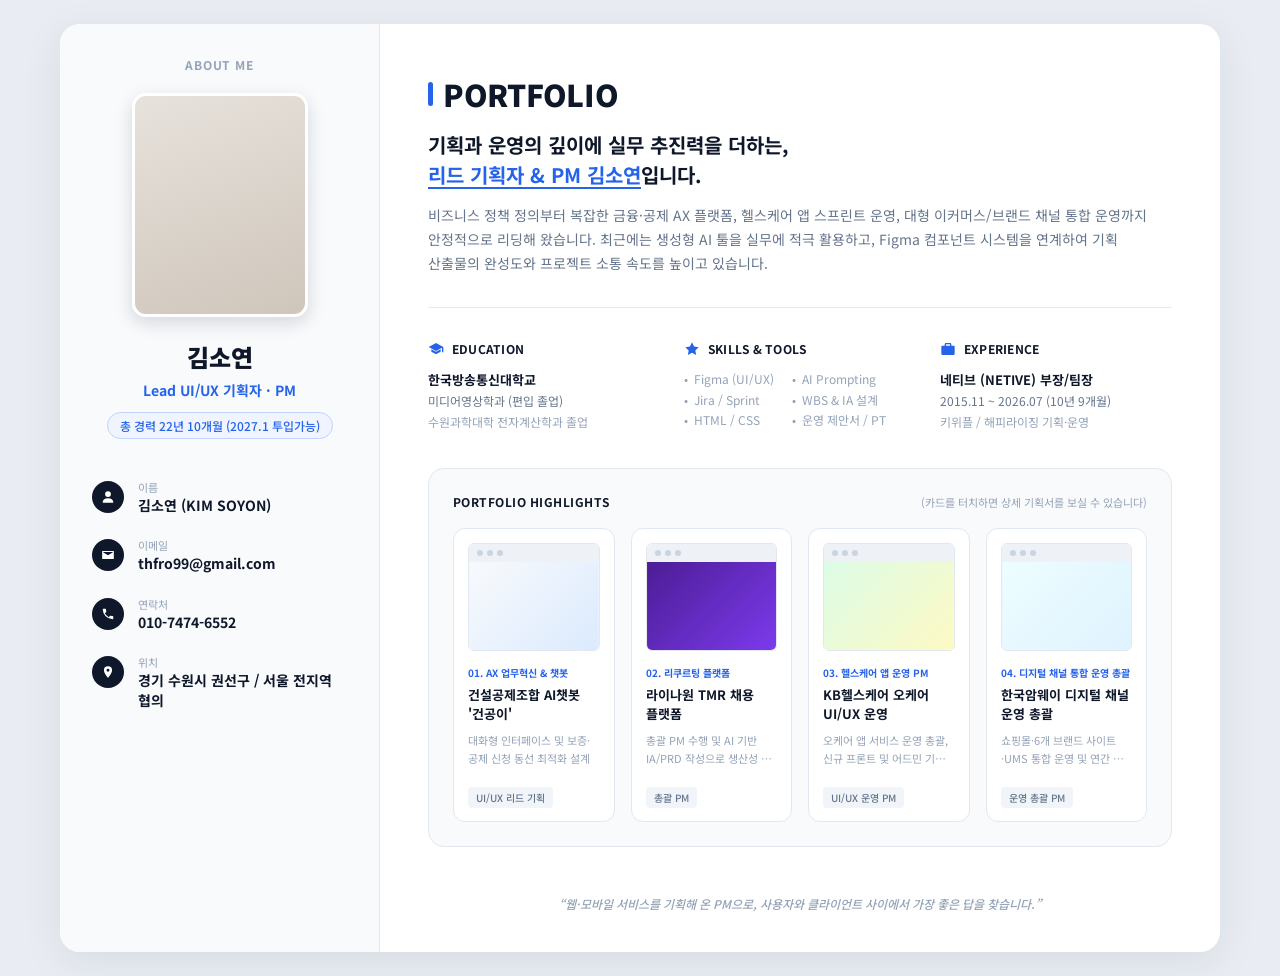
==== index.html @ 2636b1d2 "Add portfolio landing page based on design mockup Co-Authored-By: Claude Opus 5.5 <noreply@anthropic" ====
<!DOCTYPE html>
<html lang="ko">
<head>
  <meta charset="UTF-8" />
  <meta name="viewport" content="width=device-width, initial-scale=1.0" />
  <title>김소연 포트폴리오 | Lead UI/UX 기획자 · PM</title>
  <link rel="preconnect" href="https://fonts.googleapis.com" />
  <link rel="preconnect" href="https://fonts.gstatic.com" crossorigin />
  <link href="https://fonts.googleapis.com/css2?family=Noto+Sans+KR:wght@400;500;700;900&display=swap" rel="stylesheet" />
  <style>
    :root {
      --blue: #2563eb;
      --blue-soft: #eff4ff;
      --navy: #0f172a;
      --text: #1e293b;
      --muted: #64748b;
      --faint: #94a3b8;
      --line: #e2e8f0;
      --side-bg: #f8fafc;
    }
    * { box-sizing: border-box; margin: 0; padding: 0; }
    body {
      font-family: "Noto Sans KR", sans-serif;
      background: #e9edf3;
      color: var(--text);
      padding: 24px;
    }
    a { color: inherit; text-decoration: none; }

    .page {
      max-width: 1160px;
      margin: 0 auto;
      background: #fff;
      border-radius: 20px;
      box-shadow: 0 10px 40px rgba(15, 23, 42, 0.08);
      display: grid;
      grid-template-columns: 320px 1fr;
      overflow: hidden;
    }

    /* ---------- Sidebar ---------- */
    .side {
      background: var(--side-bg);
      border-right: 1px solid var(--line);
      padding: 32px 32px 40px;
      text-align: center;
    }
    .side .label {
      font-size: 12px;
      font-weight: 700;
      letter-spacing: 0.08em;
      color: var(--faint);
    }
    .photo {
      width: 176px;
      height: 224px;
      margin: 20px auto 22px;
      border-radius: 14px;
      overflow: hidden;
      background: linear-gradient(160deg, #e7e2dc, #cfc6bb);
      box-shadow: 0 6px 18px rgba(15, 23, 42, 0.15);
      border: 3px solid #fff;
    }
    .photo img { width: 100%; height: 100%; object-fit: cover; display: block; }
    .side h2 { font-size: 24px; font-weight: 900; color: var(--navy); }
    .side .role { margin-top: 6px; font-size: 14px; font-weight: 700; color: var(--blue); }
    .career {
      display: inline-block;
      margin-top: 12px;
      padding: 4px 12px;
      font-size: 12px;
      font-weight: 500;
      color: var(--blue);
      background: var(--blue-soft);
      border: 1px solid #bfd3fb;
      border-radius: 999px;
    }
    .contacts { list-style: none; margin-top: 40px; text-align: left; display: grid; gap: 22px; }
    .contacts li { display: flex; gap: 14px; align-items: flex-start; }
    .contacts .ico {
      flex: none;
      width: 32px; height: 32px;
      border-radius: 50%;
      background: var(--navy);
      display: grid; place-items: center;
      margin-top: 2px;
    }
    .contacts .ico svg { width: 14px; height: 14px; fill: #fff; }
    .contacts small { display: block; font-size: 11px; color: var(--faint); }
    .contacts strong { display: block; font-size: 14px; font-weight: 700; color: var(--navy); line-height: 1.45; word-break: keep-all; }

    /* ---------- Main ---------- */
    .main { padding: 48px 48px 40px; }
    .title {
      display: flex; align-items: center; gap: 10px;
      font-size: 30px; font-weight: 900; color: var(--navy); letter-spacing: -0.01em;
    }
    .title::before { content: ""; width: 5px; height: 24px; background: var(--blue); border-radius: 3px; }
    .headline { margin-top: 14px; font-size: 20px; font-weight: 700; line-height: 1.5; color: var(--navy); }
    .headline em { font-style: normal; color: var(--blue); }
    .headline em span { box-shadow: inset 0 -2px 0 var(--blue); }
    .intro { margin-top: 14px; font-size: 14px; line-height: 1.7; color: var(--muted); word-break: keep-all; max-width: 720px; }
    hr { border: 0; border-top: 1px solid var(--line); margin: 32px 0; }

    .facts { display: grid; grid-template-columns: repeat(3, 1fr); gap: 24px; }
    .facts h3 { display: flex; align-items: center; gap: 8px; font-size: 12px; font-weight: 700; color: var(--navy); letter-spacing: 0.02em; }
    .facts h3 svg { width: 16px; height: 16px; fill: var(--blue); }
    .facts .body { margin-top: 12px; font-size: 12px; line-height: 1.7; color: var(--faint); }
    .facts .body strong { display: block; font-size: 13px; color: var(--navy); }
    .facts .body .sub { color: var(--muted); }
    .skills { list-style: none; display: grid; grid-template-columns: auto auto; column-gap: 18px; justify-content: start; font-size: 12px; color: var(--muted); }
    .skills li::before { content: "•"; color: var(--faint); margin-right: 6px; }

    .highlights {
      margin-top: 36px;
      padding: 24px;
      border: 1px solid var(--line);
      border-radius: 16px;
      background: #f8fafc;
    }
    .highlights header { display: flex; justify-content: space-between; align-items: baseline; gap: 12px; flex-wrap: wrap; }
    .highlights header h3 { font-size: 12px; font-weight: 700; letter-spacing: 0.04em; color: var(--navy); }
    .highlights header p { font-size: 11px; color: var(--faint); }
    .cards { margin-top: 18px; display: grid; grid-template-columns: repeat(4, 1fr); gap: 16px; }
    .card {
      display: flex; flex-direction: column;
      background: #fff;
      border: 1px solid var(--line);
      border-radius: 12px;
      padding: 14px;
      transition: transform .18s ease, box-shadow .18s ease, border-color .18s ease;
    }
    .card:hover { transform: translateY(-4px); box-shadow: 0 10px 24px rgba(37, 99, 235, 0.12); border-color: #bfd3fb; }
    .browser { border: 1px solid var(--line); border-radius: 6px; overflow: hidden; }
    .browser .bar { display: flex; gap: 4px; padding: 6px 8px; background: #eef1f5; }
    .browser .bar i { width: 6px; height: 6px; border-radius: 50%; background: #cbd5e1; }
    .browser .shot { height: 88px; background-size: cover; background-position: top center; }
    .card .cat { margin-top: 14px; font-size: 10px; font-weight: 700; color: var(--blue); }
    .card h4 { margin-top: 6px; font-size: 13px; font-weight: 700; line-height: 1.45; color: var(--navy); word-break: keep-all; }
    .card p {
      margin-top: 8px; font-size: 11px; line-height: 1.6; color: var(--faint);
      display: -webkit-box; -webkit-line-clamp: 2; -webkit-box-orient: vertical; overflow: hidden;
    }
    .card .tag {
      margin-top: auto; align-self: flex-start;
      padding: 3px 8px; font-size: 10px; font-weight: 500; color: var(--muted);
      background: #f1f5f9; border-radius: 4px;
    }
    .card .tag-wrap { margin-top: auto; padding-top: 16px; }

    .quote { margin-top: 48px; text-align: center; font-size: 12px; font-style: italic; font-weight: 500; color: var(--faint); }

    /* ---------- Responsive ---------- */
    @media (max-width: 1024px) {
      .cards { grid-template-columns: repeat(2, 1fr); }
    }
    @media (max-width: 860px) {
      body { padding: 0; }
      .page { grid-template-columns: 1fr; border-radius: 0; }
      .side { border-right: 0; border-bottom: 1px solid var(--line); }
      .contacts { max-width: 320px; margin-left: auto; margin-right: auto; }
      .main { padding: 32px 20px; }
      .facts { grid-template-columns: 1fr; }
    }
    @media (max-width: 480px) {
      .cards { grid-template-columns: 1fr; }
      .title { font-size: 26px; }
      .headline { font-size: 18px; }
    }
  </style>
</head>
<body>
  <div class="page">
    <!-- ===== Sidebar ===== -->
    <aside class="side">
      <p class="label">ABOUT ME</p>
      <div class="photo">
        <img src="images/profile.jpg" alt="김소연 프로필 사진" onerror="this.remove()" />
      </div>
      <h2>김소연</h2>
      <p class="role">Lead UI/UX 기획자 · PM</p>
      <span class="career">총 경력 22년 10개월 (2027.1 투입가능)</span>

      <ul class="contacts">
        <li>
          <span class="ico"><svg viewBox="0 0 24 24"><path d="M12 12a5 5 0 1 0 0-10 5 5 0 0 0 0 10Zm0 2c-5.3 0-9 2.7-9 6v2h18v-2c0-3.3-3.7-6-9-6Z"/></svg></span>
          <div><small>이름</small><strong>김소연 (KIM SOYON)</strong></div>
        </li>
        <li>
          <span class="ico"><svg viewBox="0 0 24 24"><path d="M2 5h20v14H2V5Zm2 2v.5l8 5 8-5V7H4Z"/></svg></span>
          <div><small>이메일</small><strong><a href="mailto:thfro99@gmail.com">thfro99@gmail.com</a></strong></div>
        </li>
        <li>
          <span class="ico"><svg viewBox="0 0 24 24"><path d="M6.6 10.8a15.1 15.1 0 0 0 6.6 6.6l2.2-2.2c.3-.3.7-.4 1-.2 1.1.4 2.3.6 3.6.6.6 0 1 .4 1 1V20c0 .6-.4 1-1 1A17 17 0 0 1 3 4c0-.6.4-1 1-1h3.5c.6 0 1 .4 1 1 0 1.3.2 2.5.6 3.6.1.3 0 .7-.2 1l-2.3 2.2Z"/></svg></span>
          <div><small>연락처</small><strong><a href="tel:010-7474-6552">010-7474-6552</a></strong></div>
        </li>
        <li>
          <span class="ico"><svg viewBox="0 0 24 24"><path d="M12 2a7 7 0 0 0-7 7c0 5.2 7 13 7 13s7-7.8 7-13a7 7 0 0 0-7-7Zm0 9.5A2.5 2.5 0 1 1 12 6.5a2.5 2.5 0 0 1 0 5Z"/></svg></span>
          <div><small>위치</small><strong>경기 수원시 권선구 / 서울 전지역 협의</strong></div>
        </li>
      </ul>
    </aside>

    <!-- ===== Main ===== -->
    <main class="main">
      <h1 class="title">PORTFOLIO</h1>
      <p class="headline">
        기획과 운영의 깊이에 실무 추진력을 더하는,<br />
        <em><span>리드 기획자 &amp; PM 김소연</span></em>입니다.
      </p>
      <p class="intro">
        비즈니스 정책 정의부터 복잡한 금융·공제 AX 플랫폼, 헬스케어 앱 스프린트 운영, 대형 이커머스/브랜드 채널 통합 운영까지
        안정적으로 리딩해 왔습니다. 최근에는 생성형 AI 툴을 실무에 적극 활용하고, Figma 컴포넌트 시스템을 연계하여 기획
        산출물의 완성도와 프로젝트 소통 속도를 높이고 있습니다.
      </p>

      <hr />

      <section class="facts">
        <div>
          <h3><svg viewBox="0 0 24 24"><path d="M12 3 1 9l11 6 9-4.9V17h2V9L12 3Zm-7 9.2v4L12 20l7-3.8v-4L12 16l-7-3.8Z"/></svg>EDUCATION</h3>
          <div class="body">
            <strong>한국방송통신대학교</strong>
            <span class="sub">미디어영상학과 (편입 졸업)</span><br />
            수원과학대학 전자계산학과 졸업
          </div>
        </div>
        <div>
          <h3><svg viewBox="0 0 24 24"><path d="m12 2 3.1 6.3 6.9 1-5 4.9 1.2 6.8L12 17.8 5.8 21l1.2-6.8-5-4.9 6.9-1L12 2Z"/></svg>SKILLS &amp; TOOLS</h3>
          <ul class="body skills">
            <li>Figma (UI/UX)</li><li>AI Prompting</li>
            <li>Jira / Sprint</li><li>WBS &amp; IA 설계</li>
            <li>HTML / CSS</li><li>운영 제안서 / PT</li>
          </ul>
        </div>
        <div>
          <h3><svg viewBox="0 0 24 24"><path d="M9 3h6a2 2 0 0 1 2 2v2h4a1 1 0 0 1 1 1v11a2 2 0 0 1-2 2H4a2 2 0 0 1-2-2V8a1 1 0 0 1 1-1h4V5a2 2 0 0 1 2-2Zm0 4h6V5H9v2Zm-7 5h20v1H2v-1Z"/></svg>EXPERIENCE</h3>
          <div class="body">
            <strong>네티브 (NETIVE) 부장/팀장</strong>
            <span class="sub">2015.11 ~ 2026.07 (10년 9개월)</span><br />
            키위플 / 해피라이징 기획·운영
          </div>
        </div>
      </section>

      <section class="highlights">
        <header>
          <h3>PORTFOLIO HIGHLIGHTS</h3>
          <p>(카드를 터치하면 상세 기획서를 보실 수 있습니다)</p>
        </header>

        <div class="cards">
          <a class="card" href="projects/01-ax-chatbot.html">
            <div class="browser"><div class="bar"><i></i><i></i><i></i></div>
              <div class="shot" style="background-image:url(images/thumb-01.png), linear-gradient(135deg,#f8fafc,#dbeafe)"></div></div>
            <span class="cat">01. AX 업무혁신 &amp; 챗봇</span>
            <h4>건설공제조합 AI챗봇 '건공이'</h4>
            <p>대화형 인터페이스 및 보증·공제 신청 동선 최적화 설계</p>
            <div class="tag-wrap"><span class="tag">UI/UX 리드 기획</span></div>
          </a>
          <a class="card" href="projects/02-recruiting.html">
            <div class="browser"><div class="bar"><i></i><i></i><i></i></div>
              <div class="shot" style="background-image:url(images/thumb-02.png), linear-gradient(135deg,#4c1d95,#7c3aed)"></div></div>
            <span class="cat">02. 리쿠르팅 플랫폼</span>
            <h4>라이나원 TMR 채용 플랫폼</h4>
            <p>총괄 PM 수행 및 AI 기반 IA/PRD 작성으로 생산성 향상</p>
            <div class="tag-wrap"><span class="tag">총괄 PM</span></div>
          </a>
          <a class="card" href="projects/03-kb-healthcare.html">
            <div class="browser"><div class="bar"><i></i><i></i><i></i></div>
              <div class="shot" style="background-image:url(images/thumb-03.png), linear-gradient(135deg,#dcfce7,#fef9c3)"></div></div>
            <span class="cat">03. 헬스케어 앱 운영 PM</span>
            <h4>KB헬스케어 오케어 UI/UX 운영</h4>
            <p>오케어 앱 서비스 운영 총괄, 신규 프론트 및 어드민 기능 고도화</p>
            <div class="tag-wrap"><span class="tag">UI/UX 운영 PM</span></div>
          </a>
          <a class="card" href="projects/04-amway-digital.html">
            <div class="browser"><div class="bar"><i></i><i></i><i></i></div>
              <div class="shot" style="background-image:url(images/thumb-04.png), linear-gradient(135deg,#ecfeff,#e0f2fe)"></div></div>
            <span class="cat">04. 디지털 채널 통합 운영 총괄</span>
            <h4>한국암웨이 디지털 채널 운영 총괄</h4>
            <p>쇼핑몰·6개 브랜드 사이트·UMS 통합 운영 및 연간 운영 리딩</p>
            <div class="tag-wrap"><span class="tag">운영 총괄 PM</span></div>
          </a>
        </div>
      </section>

      <p class="quote">“웹·모바일 서비스를 기획해 온 PM으로, 사용자와 클라이언트 사이에서 가장 좋은 답을 찾습니다.”</p>
    </main>
  </div>
</body>
</html>
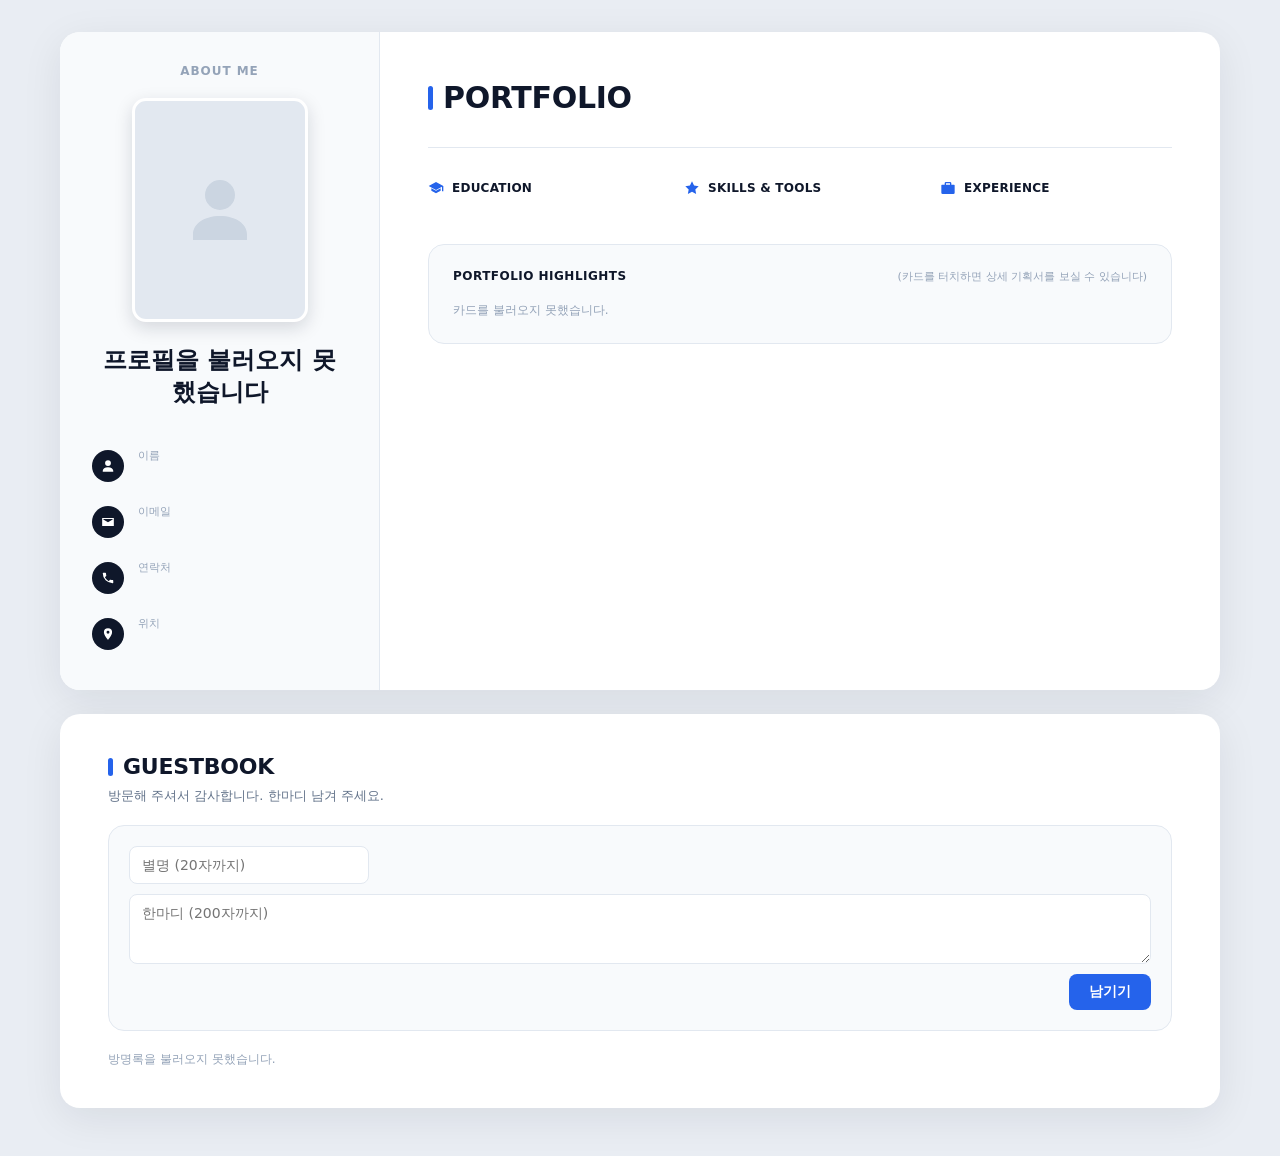
==== commit 42f54658: "방문자 화면(index.html, style.css, script.js) 추가 Co-Authored-By: Claude Opus 5.5 <noreply@anthropic.com> " ====
--- a/index.html
+++ b/index.html
@@ -3,243 +3,60 @@
 <head>
   <meta charset="UTF-8" />
   <meta name="viewport" content="width=device-width, initial-scale=1.0" />
-  <title>김소연 포트폴리오 | Lead UI/UX 기획자 · PM</title>
-  <link rel="preconnect" href="https://fonts.googleapis.com" />
-  <link rel="preconnect" href="https://fonts.gstatic.com" crossorigin />
-  <link href="https://fonts.googleapis.com/css2?family=Noto+Sans+KR:wght@400;500;700;900&display=swap" rel="stylesheet" />
-  <style>
-    :root {
-      --blue: #2563eb;
-      --blue-soft: #eff4ff;
-      --navy: #0f172a;
-      --text: #1e293b;
-      --muted: #64748b;
-      --faint: #94a3b8;
-      --line: #e2e8f0;
-      --side-bg: #f8fafc;
-    }
-    * { box-sizing: border-box; margin: 0; padding: 0; }
-    body {
-      font-family: "Noto Sans KR", sans-serif;
-      background: #e9edf3;
-      color: var(--text);
-      padding: 24px;
-    }
-    a { color: inherit; text-decoration: none; }
-
-    .page {
-      max-width: 1160px;
-      margin: 0 auto;
-      background: #fff;
-      border-radius: 20px;
-      box-shadow: 0 10px 40px rgba(15, 23, 42, 0.08);
-      display: grid;
-      grid-template-columns: 320px 1fr;
-      overflow: hidden;
-    }
-
-    /* ---------- Sidebar ---------- */
-    .side {
-      background: var(--side-bg);
-      border-right: 1px solid var(--line);
-      padding: 32px 32px 40px;
-      text-align: center;
-    }
-    .side .label {
-      font-size: 12px;
-      font-weight: 700;
-      letter-spacing: 0.08em;
-      color: var(--faint);
-    }
-    .photo {
-      width: 176px;
-      height: 224px;
-      margin: 20px auto 22px;
-      border-radius: 14px;
-      overflow: hidden;
-      background: linear-gradient(160deg, #e7e2dc, #cfc6bb);
-      box-shadow: 0 6px 18px rgba(15, 23, 42, 0.15);
-      border: 3px solid #fff;
-    }
-    .photo img { width: 100%; height: 100%; object-fit: cover; display: block; }
-    .side h2 { font-size: 24px; font-weight: 900; color: var(--navy); }
-    .side .role { margin-top: 6px; font-size: 14px; font-weight: 700; color: var(--blue); }
-    .career {
-      display: inline-block;
-      margin-top: 12px;
-      padding: 4px 12px;
-      font-size: 12px;
-      font-weight: 500;
-      color: var(--blue);
-      background: var(--blue-soft);
-      border: 1px solid #bfd3fb;
-      border-radius: 999px;
-    }
-    .contacts { list-style: none; margin-top: 40px; text-align: left; display: grid; gap: 22px; }
-    .contacts li { display: flex; gap: 14px; align-items: flex-start; }
-    .contacts .ico {
-      flex: none;
-      width: 32px; height: 32px;
-      border-radius: 50%;
-      background: var(--navy);
-      display: grid; place-items: center;
-      margin-top: 2px;
-    }
-    .contacts .ico svg { width: 14px; height: 14px; fill: #fff; }
-    .contacts small { display: block; font-size: 11px; color: var(--faint); }
-    .contacts strong { display: block; font-size: 14px; font-weight: 700; color: var(--navy); line-height: 1.45; word-break: keep-all; }
-
-    /* ---------- Main ---------- */
-    .main { padding: 48px 48px 40px; }
-    .title {
-      display: flex; align-items: center; gap: 10px;
-      font-size: 30px; font-weight: 900; color: var(--navy); letter-spacing: -0.01em;
-    }
-    .title::before { content: ""; width: 5px; height: 24px; background: var(--blue); border-radius: 3px; }
-    .headline { margin-top: 14px; font-size: 20px; font-weight: 700; line-height: 1.5; color: var(--navy); }
-    .headline em { font-style: normal; color: var(--blue); }
-    .headline em span { box-shadow: inset 0 -2px 0 var(--blue); }
-    .intro { margin-top: 14px; font-size: 14px; line-height: 1.7; color: var(--muted); word-break: keep-all; max-width: 720px; }
-    hr { border: 0; border-top: 1px solid var(--line); margin: 32px 0; }
-
-    .facts { display: grid; grid-template-columns: repeat(3, 1fr); gap: 24px; }
-    .facts h3 { display: flex; align-items: center; gap: 8px; font-size: 12px; font-weight: 700; color: var(--navy); letter-spacing: 0.02em; }
-    .facts h3 svg { width: 16px; height: 16px; fill: var(--blue); }
-    .facts .body { margin-top: 12px; font-size: 12px; line-height: 1.7; color: var(--faint); }
-    .facts .body strong { display: block; font-size: 13px; color: var(--navy); }
-    .facts .body .sub { color: var(--muted); }
-    .skills { list-style: none; display: grid; grid-template-columns: auto auto; column-gap: 18px; justify-content: start; font-size: 12px; color: var(--muted); }
-    .skills li::before { content: "•"; color: var(--faint); margin-right: 6px; }
-
-    .highlights {
-      margin-top: 36px;
-      padding: 24px;
-      border: 1px solid var(--line);
-      border-radius: 16px;
-      background: #f8fafc;
-    }
-    .highlights header { display: flex; justify-content: space-between; align-items: baseline; gap: 12px; flex-wrap: wrap; }
-    .highlights header h3 { font-size: 12px; font-weight: 700; letter-spacing: 0.04em; color: var(--navy); }
-    .highlights header p { font-size: 11px; color: var(--faint); }
-    .cards { margin-top: 18px; display: grid; grid-template-columns: repeat(4, 1fr); gap: 16px; }
-    .card {
-      display: flex; flex-direction: column;
-      background: #fff;
-      border: 1px solid var(--line);
-      border-radius: 12px;
-      padding: 14px;
-      transition: transform .18s ease, box-shadow .18s ease, border-color .18s ease;
-    }
-    .card:hover { transform: translateY(-4px); box-shadow: 0 10px 24px rgba(37, 99, 235, 0.12); border-color: #bfd3fb; }
-    .browser { border: 1px solid var(--line); border-radius: 6px; overflow: hidden; }
-    .browser .bar { display: flex; gap: 4px; padding: 6px 8px; background: #eef1f5; }
-    .browser .bar i { width: 6px; height: 6px; border-radius: 50%; background: #cbd5e1; }
-    .browser .shot { height: 88px; background-size: cover; background-position: top center; }
-    .card .cat { margin-top: 14px; font-size: 10px; font-weight: 700; color: var(--blue); }
-    .card h4 { margin-top: 6px; font-size: 13px; font-weight: 700; line-height: 1.45; color: var(--navy); word-break: keep-all; }
-    .card p {
-      margin-top: 8px; font-size: 11px; line-height: 1.6; color: var(--faint);
-      display: -webkit-box; -webkit-line-clamp: 2; -webkit-box-orient: vertical; overflow: hidden;
-    }
-    .card .tag {
-      margin-top: auto; align-self: flex-start;
-      padding: 3px 8px; font-size: 10px; font-weight: 500; color: var(--muted);
-      background: #f1f5f9; border-radius: 4px;
-    }
-    .card .tag-wrap { margin-top: auto; padding-top: 16px; }
-
-    .quote { margin-top: 48px; text-align: center; font-size: 12px; font-style: italic; font-weight: 500; color: var(--faint); }
-
-    /* ---------- Responsive ---------- */
-    @media (max-width: 1024px) {
-      .cards { grid-template-columns: repeat(2, 1fr); }
-    }
-    @media (max-width: 860px) {
-      body { padding: 0; }
-      .page { grid-template-columns: 1fr; border-radius: 0; }
-      .side { border-right: 0; border-bottom: 1px solid var(--line); }
-      .contacts { max-width: 320px; margin-left: auto; margin-right: auto; }
-      .main { padding: 32px 20px; }
-      .facts { grid-template-columns: 1fr; }
-    }
-    @media (max-width: 480px) {
-      .cards { grid-template-columns: 1fr; }
-      .title { font-size: 26px; }
-      .headline { font-size: 18px; }
-    }
-  </style>
+  <title>포트폴리오</title>
+  <link rel="stylesheet" href="style.css" />
 </head>
 <body>
+  <!-- ===== 흰 큰 카드 ===== -->
   <div class="page">
-    <!-- ===== Sidebar ===== -->
+    <!-- 왼쪽: ABOUT ME -->
     <aside class="side">
-      <p class="label">ABOUT ME</p>
-      <div class="photo">
-        <img src="images/profile.jpg" alt="김소연 프로필 사진" onerror="this.remove()" />
-      </div>
-      <h2>김소연</h2>
-      <p class="role">Lead UI/UX 기획자 · PM</p>
-      <span class="career">총 경력 22년 10개월 (2027.1 투입가능)</span>
+      <p class="side-label">ABOUT ME</p>
+      <div class="photo" id="photo"></div>
+      <h2 class="name" id="name">불러오는 중…</h2>
+      <p class="role" id="title"></p>
+      <span class="career" id="career-badge" hidden></span>
 
       <ul class="contacts">
         <li>
-          <span class="ico"><svg viewBox="0 0 24 24"><path d="M12 12a5 5 0 1 0 0-10 5 5 0 0 0 0 10Zm0 2c-5.3 0-9 2.7-9 6v2h18v-2c0-3.3-3.7-6-9-6Z"/></svg></span>
-          <div><small>이름</small><strong>김소연 (KIM SOYON)</strong></div>
+          <span class="ico"><svg viewBox="0 0 24 24" aria-hidden="true"><path d="M12 12a5 5 0 1 0 0-10 5 5 0 0 0 0 10Zm0 2c-5.3 0-9 2.7-9 6v2h18v-2c0-3.3-3.7-6-9-6Z"/></svg></span>
+          <div><small>이름</small><strong id="contact-name"></strong></div>
         </li>
         <li>
-          <span class="ico"><svg viewBox="0 0 24 24"><path d="M2 5h20v14H2V5Zm2 2v.5l8 5 8-5V7H4Z"/></svg></span>
-          <div><small>이메일</small><strong><a href="mailto:thfro99@gmail.com">thfro99@gmail.com</a></strong></div>
+          <span class="ico"><svg viewBox="0 0 24 24" aria-hidden="true"><path d="M2 5h20v14H2V5Zm2 2v.5l8 5 8-5V7H4Z"/></svg></span>
+          <div><small>이메일</small><strong><a id="contact-email"></a></strong></div>
         </li>
         <li>
-          <span class="ico"><svg viewBox="0 0 24 24"><path d="M6.6 10.8a15.1 15.1 0 0 0 6.6 6.6l2.2-2.2c.3-.3.7-.4 1-.2 1.1.4 2.3.6 3.6.6.6 0 1 .4 1 1V20c0 .6-.4 1-1 1A17 17 0 0 1 3 4c0-.6.4-1 1-1h3.5c.6 0 1 .4 1 1 0 1.3.2 2.5.6 3.6.1.3 0 .7-.2 1l-2.3 2.2Z"/></svg></span>
-          <div><small>연락처</small><strong><a href="tel:010-7474-6552">010-7474-6552</a></strong></div>
+          <span class="ico"><svg viewBox="0 0 24 24" aria-hidden="true"><path d="M6.6 10.8a15.1 15.1 0 0 0 6.6 6.6l2.2-2.2c.3-.3.7-.4 1-.2 1.1.4 2.3.6 3.6.6.6 0 1 .4 1 1V20c0 .6-.4 1-1 1A17 17 0 0 1 3 4c0-.6.4-1 1-1h3.5c.6 0 1 .4 1 1 0 1.3.2 2.5.6 3.6.1.3 0 .7-.2 1l-2.3 2.2Z"/></svg></span>
+          <div><small>연락처</small><strong><a id="contact-phone"></a></strong></div>
         </li>
         <li>
-          <span class="ico"><svg viewBox="0 0 24 24"><path d="M12 2a7 7 0 0 0-7 7c0 5.2 7 13 7 13s7-7.8 7-13a7 7 0 0 0-7-7Zm0 9.5A2.5 2.5 0 1 1 12 6.5a2.5 2.5 0 0 1 0 5Z"/></svg></span>
-          <div><small>위치</small><strong>경기 수원시 권선구 / 서울 전지역 협의</strong></div>
+          <span class="ico"><svg viewBox="0 0 24 24" aria-hidden="true"><path d="M12 2a7 7 0 0 0-7 7c0 5.2 7 13 7 13s7-7.8 7-13a7 7 0 0 0-7-7Zm0 9.5A2.5 2.5 0 1 1 12 6.5a2.5 2.5 0 0 1 0 5Z"/></svg></span>
+          <div><small>위치</small><strong id="contact-location"></strong></div>
         </li>
       </ul>
     </aside>
 
-    <!-- ===== Main ===== -->
+    <!-- 오른쪽: PORTFOLIO -->
     <main class="main">
       <h1 class="title">PORTFOLIO</h1>
-      <p class="headline">
-        기획과 운영의 깊이에 실무 추진력을 더하는,<br />
-        <em><span>리드 기획자 &amp; PM 김소연</span></em>입니다.
-      </p>
-      <p class="intro">
-        비즈니스 정책 정의부터 복잡한 금융·공제 AX 플랫폼, 헬스케어 앱 스프린트 운영, 대형 이커머스/브랜드 채널 통합 운영까지
-        안정적으로 리딩해 왔습니다. 최근에는 생성형 AI 툴을 실무에 적극 활용하고, Figma 컴포넌트 시스템을 연계하여 기획
-        산출물의 완성도와 프로젝트 소통 속도를 높이고 있습니다.
-      </p>
+      <p class="headline" id="headline"></p>
+      <p class="intro" id="intro"></p>
 
       <hr />
 
       <section class="facts">
         <div>
-          <h3><svg viewBox="0 0 24 24"><path d="M12 3 1 9l11 6 9-4.9V17h2V9L12 3Zm-7 9.2v4L12 20l7-3.8v-4L12 16l-7-3.8Z"/></svg>EDUCATION</h3>
-          <div class="body">
-            <strong>한국방송통신대학교</strong>
-            <span class="sub">미디어영상학과 (편입 졸업)</span><br />
-            수원과학대학 전자계산학과 졸업
-          </div>
+          <h3><svg viewBox="0 0 24 24" aria-hidden="true"><path d="M12 3 1 9l11 6 9-4.9V17h2V9L12 3Zm-7 9.2v4L12 20l7-3.8v-4L12 16l-7-3.8Z"/></svg>EDUCATION</h3>
+          <div class="fact-body" id="education"></div>
         </div>
         <div>
-          <h3><svg viewBox="0 0 24 24"><path d="m12 2 3.1 6.3 6.9 1-5 4.9 1.2 6.8L12 17.8 5.8 21l1.2-6.8-5-4.9 6.9-1L12 2Z"/></svg>SKILLS &amp; TOOLS</h3>
-          <ul class="body skills">
-            <li>Figma (UI/UX)</li><li>AI Prompting</li>
-            <li>Jira / Sprint</li><li>WBS &amp; IA 설계</li>
-            <li>HTML / CSS</li><li>운영 제안서 / PT</li>
-          </ul>
+          <h3><svg viewBox="0 0 24 24" aria-hidden="true"><path d="m12 2 3.1 6.3 6.9 1-5 4.9 1.2 6.8L12 17.8 5.8 21l1.2-6.8-5-4.9 6.9-1L12 2Z"/></svg>SKILLS &amp; TOOLS</h3>
+          <ul class="fact-body skills" id="skills"></ul>
         </div>
         <div>
-          <h3><svg viewBox="0 0 24 24"><path d="M9 3h6a2 2 0 0 1 2 2v2h4a1 1 0 0 1 1 1v11a2 2 0 0 1-2 2H4a2 2 0 0 1-2-2V8a1 1 0 0 1 1-1h4V5a2 2 0 0 1 2-2Zm0 4h6V5H9v2Zm-7 5h20v1H2v-1Z"/></svg>EXPERIENCE</h3>
-          <div class="body">
-            <strong>네티브 (NETIVE) 부장/팀장</strong>
-            <span class="sub">2015.11 ~ 2026.07 (10년 9개월)</span><br />
-            키위플 / 해피라이징 기획·운영
-          </div>
+          <h3><svg viewBox="0 0 24 24" aria-hidden="true"><path d="M9 3h6a2 2 0 0 1 2 2v2h4a1 1 0 0 1 1 1v11a2 2 0 0 1-2 2H4a2 2 0 0 1-2-2V8a1 1 0 0 1 1-1h4V5a2 2 0 0 1 2-2Zm0 4h6V5H9v2Zm-7 5h20v1H2v-1Z"/></svg>EXPERIENCE</h3>
+          <div class="fact-body" id="experience"></div>
         </div>
       </section>
 
@@ -248,45 +65,34 @@
           <h3>PORTFOLIO HIGHLIGHTS</h3>
           <p>(카드를 터치하면 상세 기획서를 보실 수 있습니다)</p>
         </header>
-
-        <div class="cards">
-          <a class="card" href="projects/01-ax-chatbot.html">
-            <div class="browser"><div class="bar"><i></i><i></i><i></i></div>
-              <div class="shot" style="background-image:url(images/thumb-01.png), linear-gradient(135deg,#f8fafc,#dbeafe)"></div></div>
-            <span class="cat">01. AX 업무혁신 &amp; 챗봇</span>
-            <h4>건설공제조합 AI챗봇 '건공이'</h4>
-            <p>대화형 인터페이스 및 보증·공제 신청 동선 최적화 설계</p>
-            <div class="tag-wrap"><span class="tag">UI/UX 리드 기획</span></div>
-          </a>
-          <a class="card" href="projects/02-recruiting.html">
-            <div class="browser"><div class="bar"><i></i><i></i><i></i></div>
-              <div class="shot" style="background-image:url(images/thumb-02.png), linear-gradient(135deg,#4c1d95,#7c3aed)"></div></div>
-            <span class="cat">02. 리쿠르팅 플랫폼</span>
-            <h4>라이나원 TMR 채용 플랫폼</h4>
-            <p>총괄 PM 수행 및 AI 기반 IA/PRD 작성으로 생산성 향상</p>
-            <div class="tag-wrap"><span class="tag">총괄 PM</span></div>
-          </a>
-          <a class="card" href="projects/03-kb-healthcare.html">
-            <div class="browser"><div class="bar"><i></i><i></i><i></i></div>
-              <div class="shot" style="background-image:url(images/thumb-03.png), linear-gradient(135deg,#dcfce7,#fef9c3)"></div></div>
-            <span class="cat">03. 헬스케어 앱 운영 PM</span>
-            <h4>KB헬스케어 오케어 UI/UX 운영</h4>
-            <p>오케어 앱 서비스 운영 총괄, 신규 프론트 및 어드민 기능 고도화</p>
-            <div class="tag-wrap"><span class="tag">UI/UX 운영 PM</span></div>
-          </a>
-          <a class="card" href="projects/04-amway-digital.html">
-            <div class="browser"><div class="bar"><i></i><i></i><i></i></div>
-              <div class="shot" style="background-image:url(images/thumb-04.png), linear-gradient(135deg,#ecfeff,#e0f2fe)"></div></div>
-            <span class="cat">04. 디지털 채널 통합 운영 총괄</span>
-            <h4>한국암웨이 디지털 채널 운영 총괄</h4>
-            <p>쇼핑몰·6개 브랜드 사이트·UMS 통합 운영 및 연간 운영 리딩</p>
-            <div class="tag-wrap"><span class="tag">운영 총괄 PM</span></div>
-          </a>
+        <div class="cards" id="cards">
+          <p class="empty">카드를 불러오는 중…</p>
         </div>
       </section>
 
-      <p class="quote">“웹·모바일 서비스를 기획해 온 PM으로, 사용자와 클라이언트 사이에서 가장 좋은 답을 찾습니다.”</p>
+      <p class="quote" id="quote"></p>
     </main>
   </div>
+
+  <!-- ===== 방명록 ===== -->
+  <section class="guestbook">
+    <h2 class="title small">GUESTBOOK</h2>
+    <p class="gb-sub">방문해 주셔서 감사합니다. 한마디 남겨 주세요.</p>
+
+    <div class="gb-form">
+      <input type="text" id="gb-nickname" maxlength="20" placeholder="별명 (20자까지)" />
+      <textarea id="gb-message" maxlength="200" rows="3" placeholder="한마디 (200자까지)"></textarea>
+      <div class="gb-actions">
+        <span class="gb-status" id="gb-status"></span>
+        <button type="button" id="gb-submit">남기기</button>
+      </div>
+    </div>
+
+    <ul class="gb-list" id="gb-list">
+      <li class="empty">방명록을 불러오는 중…</li>
+    </ul>
+  </section>
+
+  <script src="script.js"></script>
 </body>
 </html>
--- a/style.css
+++ b/style.css
@@ -0,0 +1,240 @@
+/* ===== 색과 기본값 ===== */
+:root {
+  --blue: #2563eb;
+  --blue-soft: #eff4ff;
+  --blue-line: #bfd3fb;
+  --navy: #0f172a;
+  --text: #1e293b;
+  --muted: #64748b;
+  --faint: #94a3b8;
+  --line: #e2e8f0;
+  --side-bg: #f8fafc;
+  --placeholder: #e2e8f0;
+  --heart: #ef4444;
+}
+* { box-sizing: border-box; margin: 0; padding: 0; }
+body {
+  font-family: "Pretendard", "Apple SD Gothic Neo", "Malgun Gothic", "Noto Sans KR", system-ui, sans-serif;
+  background: #e9edf3;
+  color: var(--text);
+  padding: 32px 24px 48px;
+}
+a { color: inherit; text-decoration: none; }
+button, input, textarea { font: inherit; }
+[hidden] { display: none !important; }
+
+/* ===== 흰 큰 카드 ===== */
+.page {
+  max-width: 1160px;
+  margin: 0 auto;
+  background: #fff;
+  border-radius: 20px;
+  box-shadow: 0 10px 40px rgba(15, 23, 42, 0.08);
+  display: grid;
+  grid-template-columns: 320px 1fr;
+  overflow: hidden;
+}
+
+/* ===== 왼쪽 ABOUT ME ===== */
+.side {
+  background: var(--side-bg);
+  border-right: 1px solid var(--line);
+  padding: 32px 32px 40px;
+  text-align: center;
+}
+.side-label { font-size: 12px; font-weight: 700; letter-spacing: 0.08em; color: var(--faint); }
+.photo {
+  width: 176px;
+  height: 224px;
+  margin: 20px auto 22px;
+  border-radius: 14px;
+  overflow: hidden;
+  background: var(--placeholder);
+  border: 3px solid #fff;
+  box-shadow: 0 6px 18px rgba(15, 23, 42, 0.15);
+  display: grid;
+  place-items: center;
+}
+.photo img { width: 100%; height: 100%; object-fit: cover; display: block; }
+.photo svg { width: 72px; height: 72px; fill: #cbd5e1; }
+.name { font-size: 24px; font-weight: 900; color: var(--navy); }
+.role { margin-top: 6px; font-size: 14px; font-weight: 700; color: var(--blue); }
+.career {
+  display: inline-block;
+  margin-top: 12px;
+  padding: 4px 12px;
+  font-size: 12px;
+  font-weight: 500;
+  color: var(--blue);
+  background: var(--blue-soft);
+  border: 1px solid var(--blue-line);
+  border-radius: 999px;
+}
+.contacts { list-style: none; margin-top: 40px; text-align: left; display: grid; gap: 22px; }
+.contacts li { display: flex; gap: 14px; align-items: flex-start; }
+.ico {
+  flex: none;
+  width: 32px; height: 32px;
+  border-radius: 50%;
+  background: var(--navy);
+  display: grid; place-items: center;
+  margin-top: 2px;
+}
+.ico svg { width: 14px; height: 14px; fill: #fff; }
+.contacts small { display: block; font-size: 11px; color: var(--faint); }
+.contacts strong { display: block; font-size: 14px; font-weight: 700; color: var(--navy); line-height: 1.45; word-break: keep-all; overflow-wrap: anywhere; }
+.contacts a:hover { color: var(--blue); }
+
+/* ===== 오른쪽 PORTFOLIO ===== */
+.main { padding: 48px 48px 40px; min-width: 0; }
+.title {
+  display: flex; align-items: center; gap: 10px;
+  font-size: 30px; font-weight: 900; color: var(--navy); letter-spacing: -0.01em;
+}
+.title::before { content: ""; width: 5px; height: 24px; background: var(--blue); border-radius: 3px; }
+.headline { margin-top: 14px; font-size: 20px; font-weight: 700; line-height: 1.5; color: var(--navy); word-break: keep-all; }
+.headline .hl { color: var(--blue); box-shadow: inset 0 -2px 0 var(--blue); }
+.intro { margin-top: 14px; font-size: 14px; line-height: 1.7; color: var(--muted); word-break: keep-all; white-space: pre-line; max-width: 720px; }
+hr { border: 0; border-top: 1px solid var(--line); margin: 32px 0; }
+
+.facts { display: grid; grid-template-columns: repeat(3, 1fr); gap: 24px; }
+.facts h3 { display: flex; align-items: center; gap: 8px; font-size: 12px; font-weight: 700; color: var(--navy); letter-spacing: 0.02em; }
+.facts h3 svg { width: 16px; height: 16px; fill: var(--blue); }
+.fact-body { margin-top: 12px; font-size: 12px; line-height: 1.7; color: var(--faint); word-break: keep-all; }
+.fact-body strong { display: block; font-size: 13px; color: var(--navy); }
+.fact-body .sub { display: block; color: var(--muted); }
+.fact-body .line { display: block; }
+.skills { list-style: none; display: grid; grid-template-columns: auto auto; column-gap: 18px; justify-content: start; color: var(--muted); }
+.skills li::before { content: "•"; color: var(--faint); margin-right: 6px; }
+
+/* ===== PORTFOLIO HIGHLIGHTS ===== */
+.highlights {
+  margin-top: 36px;
+  padding: 24px;
+  border: 1px solid var(--line);
+  border-radius: 16px;
+  background: var(--side-bg);
+}
+.highlights header { display: flex; justify-content: space-between; align-items: baseline; gap: 12px; flex-wrap: wrap; }
+.highlights header h3 { font-size: 12px; font-weight: 700; letter-spacing: 0.04em; color: var(--navy); }
+.highlights header p { font-size: 11px; color: var(--faint); }
+.cards { margin-top: 18px; display: grid; grid-template-columns: repeat(4, 1fr); gap: 16px; }
+.card {
+  display: flex; flex-direction: column;
+  min-width: 0;
+  background: #fff;
+  border: 1px solid var(--line);
+  border-radius: 12px;
+  padding: 14px;
+  transition: transform .18s ease, box-shadow .18s ease, border-color .18s ease;
+}
+.card.clickable { cursor: pointer; }
+.card.clickable:hover,
+.card.clickable:focus-visible { transform: translateY(-4px); box-shadow: 0 10px 24px rgba(37, 99, 235, 0.12); border-color: var(--blue-line); outline: none; }
+.browser { border: 1px solid var(--line); border-radius: 6px; overflow: hidden; }
+.browser .bar { display: flex; gap: 4px; padding: 6px 8px; background: #eef1f5; }
+.browser .bar i { width: 6px; height: 6px; border-radius: 50%; background: #cbd5e1; }
+.browser .shot { height: 88px; background: var(--placeholder); }
+.browser .shot img { width: 100%; height: 100%; object-fit: cover; object-position: top center; display: block; }
+.card .cat { margin-top: 14px; font-size: 10px; font-weight: 700; color: var(--blue); word-break: keep-all; }
+.card h4 { margin-top: 6px; font-size: 13px; font-weight: 700; line-height: 1.45; color: var(--navy); word-break: keep-all; }
+.card p {
+  margin-top: 8px; font-size: 11px; line-height: 1.6; color: var(--faint);
+  display: -webkit-box; -webkit-line-clamp: 2; -webkit-box-orient: vertical; overflow: hidden;
+}
+.card-foot { margin-top: auto; padding-top: 16px; display: flex; align-items: flex-end; justify-content: space-between; gap: 8px; }
+.tags { display: flex; flex-wrap: wrap; gap: 4px; }
+.tag { padding: 3px 8px; font-size: 10px; font-weight: 500; color: var(--muted); background: #f1f5f9; border-radius: 4px; }
+.like {
+  flex: none;
+  display: inline-flex; align-items: center; gap: 4px;
+  padding: 3px 8px;
+  font-size: 11px; font-weight: 700; color: var(--muted);
+  background: #fff;
+  border: 1px solid var(--line);
+  border-radius: 999px;
+  cursor: pointer;
+}
+.like svg { width: 13px; height: 13px; fill: none; stroke: currentColor; stroke-width: 2; }
+.like:hover { color: var(--heart); border-color: #fecaca; }
+.like.liked { color: var(--heart); border-color: #fecaca; background: #fef2f2; cursor: default; }
+.like.liked svg { fill: currentColor; }
+.like:disabled { opacity: .6; }
+
+.quote { margin-top: 48px; text-align: center; font-size: 12px; font-style: italic; font-weight: 500; color: var(--faint); word-break: keep-all; }
+.empty { font-size: 12px; color: var(--faint); list-style: none; }
+
+/* ===== 방명록 ===== */
+.guestbook {
+  max-width: 1160px;
+  margin: 24px auto 0;
+  background: #fff;
+  border-radius: 20px;
+  box-shadow: 0 10px 40px rgba(15, 23, 42, 0.08);
+  padding: 40px 48px;
+}
+.title.small { font-size: 22px; }
+.title.small::before { height: 18px; }
+.gb-sub { margin-top: 8px; font-size: 13px; color: var(--muted); }
+.gb-form {
+  margin-top: 20px;
+  padding: 20px;
+  border: 1px solid var(--line);
+  border-radius: 16px;
+  background: var(--side-bg);
+  display: grid;
+  gap: 10px;
+}
+.gb-form input,
+.gb-form textarea {
+  width: 100%;
+  padding: 10px 12px;
+  font-size: 14px;
+  color: var(--text);
+  background: #fff;
+  border: 1px solid var(--line);
+  border-radius: 8px;
+  resize: vertical;
+}
+.gb-form input { max-width: 240px; }
+.gb-form input:focus,
+.gb-form textarea:focus { outline: none; border-color: var(--blue); box-shadow: 0 0 0 3px var(--blue-soft); }
+.gb-actions { display: flex; align-items: center; justify-content: flex-end; gap: 12px; }
+.gb-status { font-size: 12px; color: var(--muted); }
+.gb-status.error { color: var(--heart); }
+#gb-submit {
+  padding: 9px 20px;
+  font-size: 14px; font-weight: 700; color: #fff;
+  background: var(--blue);
+  border: 0; border-radius: 8px;
+  cursor: pointer;
+}
+#gb-submit:hover { background: #1d4ed8; }
+#gb-submit:disabled { opacity: .6; cursor: default; }
+.gb-list { list-style: none; margin-top: 20px; display: grid; gap: 12px; }
+.gb-item { padding: 14px 16px; border: 1px solid var(--line); border-radius: 12px; }
+.gb-item header { display: flex; align-items: baseline; gap: 8px; }
+.gb-item strong { font-size: 13px; color: var(--navy); overflow-wrap: anywhere; }
+.gb-item time { font-size: 11px; color: var(--faint); }
+.gb-item p { margin-top: 6px; font-size: 13px; line-height: 1.6; color: var(--muted); white-space: pre-line; overflow-wrap: anywhere; }
+
+/* ===== 화면 폭에 따라 ===== */
+@media (max-width: 1024px) {
+  .cards { grid-template-columns: repeat(2, 1fr); }
+}
+@media (max-width: 860px) {
+  body { padding: 0 0 24px; }
+  .page { grid-template-columns: 1fr; border-radius: 0; }
+  .side { border-right: 0; border-bottom: 1px solid var(--line); }
+  .contacts { max-width: 320px; margin-left: auto; margin-right: auto; }
+  .main { padding: 32px 20px; }
+  .facts { grid-template-columns: 1fr; }
+  .guestbook { margin: 16px 16px 0; padding: 28px 20px; }
+  .gb-form input { max-width: none; }
+}
+@media (max-width: 560px) {
+  .cards { grid-template-columns: 1fr; }
+  .highlights { padding: 18px; }
+  .title { font-size: 26px; }
+  .headline { font-size: 18px; }
+}
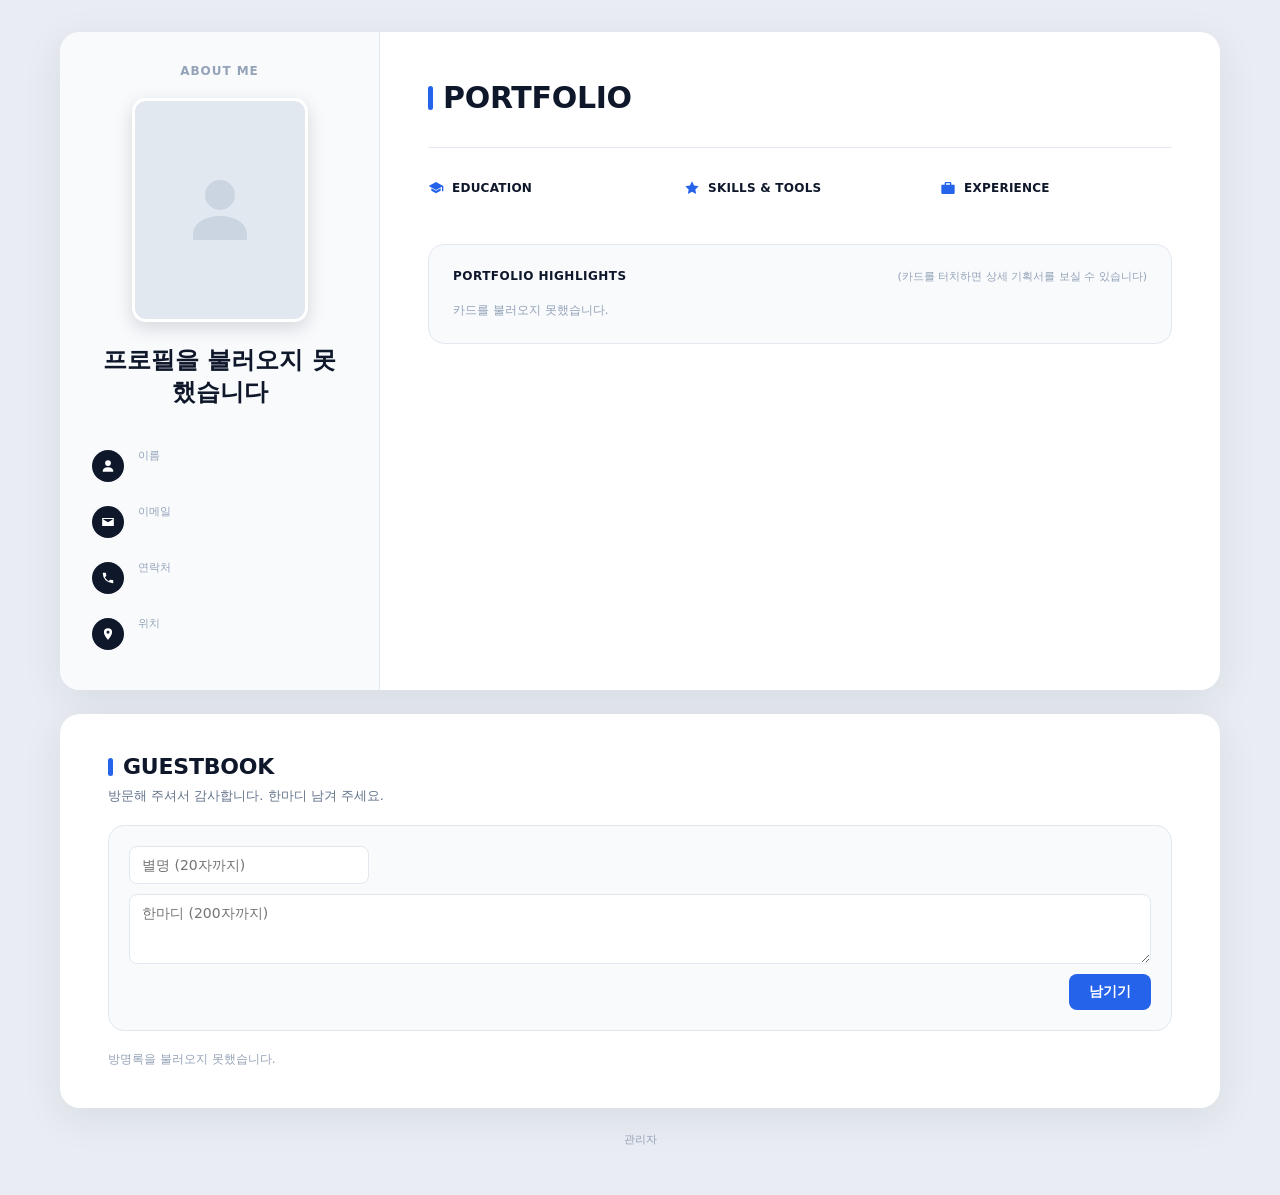
==== commit cc552569: "관리자 화면(admin.html, admin.js) 추가, 방문자 화면에 관리자 링크 Co-Authored-By: Claude Opus 5.5 <noreply@anthropic.c" ====
--- a/index.html
+++ b/index.html
@@ -93,6 +93,8 @@
     </ul>
   </section>
 
+  <footer class="site-foot"><a href="admin.html">관리자</a></footer>
+
   <script src="script.js"></script>
 </body>
 </html>
--- a/style.css
+++ b/style.css
@@ -218,6 +218,105 @@
 .gb-item time { font-size: 11px; color: var(--faint); }
 .gb-item p { margin-top: 6px; font-size: 13px; line-height: 1.6; color: var(--muted); white-space: pre-line; overflow-wrap: anywhere; }
 
+.site-foot { max-width: 1160px; margin: 20px auto 0; text-align: center; }
+.site-foot a { font-size: 11px; color: var(--faint); }
+.site-foot a:hover { color: var(--blue); text-decoration: underline; }
+
+/* ===== 관리자 화면 ===== */
+.admin-wrap { max-width: 1000px; margin: 0 auto; }
+.admin-top { display: flex; align-items: center; justify-content: space-between; gap: 12px; flex-wrap: wrap; margin-bottom: 20px; }
+.admin-top-right { display: flex; align-items: center; gap: 8px; flex-wrap: wrap; }
+.who { font-size: 12px; color: var(--muted); }
+.panel {
+  background: #fff;
+  border-radius: 20px;
+  box-shadow: 0 10px 40px rgba(15, 23, 42, 0.08);
+  padding: 32px 36px;
+  margin-bottom: 20px;
+}
+.panel h2 { display: flex; align-items: center; gap: 8px; font-size: 18px; font-weight: 900; color: var(--navy); }
+.panel h2::before { content: ""; width: 4px; height: 16px; background: var(--blue); border-radius: 2px; }
+.panel-head { display: flex; align-items: center; justify-content: space-between; gap: 12px; flex-wrap: wrap; }
+.panel.login { max-width: 420px; margin: 40px auto; display: grid; gap: 14px; }
+.hint { font-size: 13px; line-height: 1.6; color: var(--muted); }
+.hint.center { text-align: center; padding: 40px 0; }
+
+.btn {
+  display: inline-flex; align-items: center; justify-content: center;
+  padding: 9px 18px;
+  font-size: 14px; font-weight: 700; color: #fff;
+  background: var(--blue);
+  border: 1px solid var(--blue); border-radius: 8px;
+  cursor: pointer;
+  white-space: nowrap;
+}
+.btn:hover { background: #1d4ed8; }
+.btn.ghost { color: var(--text); background: #fff; border-color: var(--line); }
+.btn.ghost:hover { border-color: var(--blue-line); color: var(--blue); }
+.btn.danger { color: var(--heart); background: #fff; border-color: #fecaca; }
+.btn.danger:hover { background: #fef2f2; }
+.btn.small { padding: 5px 10px; font-size: 12px; }
+.btn:disabled { opacity: .45; cursor: default; }
+
+.field { display: grid; gap: 6px; font-size: 12px; font-weight: 700; color: var(--navy); min-width: 0; }
+.field > span { font-weight: 700; }
+.field input[type="text"], .field input[type="email"], .field input[type="password"], .field textarea {
+  width: 100%;
+  padding: 10px 12px;
+  font-size: 14px; font-weight: 400;
+  color: var(--text);
+  background: #fff;
+  border: 1px solid var(--line);
+  border-radius: 8px;
+  resize: vertical;
+}
+.field input:focus, .field textarea:focus { outline: none; border-color: var(--blue); box-shadow: 0 0 0 3px var(--blue-soft); }
+.field input[type="file"] { font-size: 12px; font-weight: 400; color: var(--muted); max-width: 100%; }
+.field-grid { margin-top: 20px; display: grid; grid-template-columns: 1fr 1fr; gap: 16px; }
+.field.wide { grid-column: 1 / -1; }
+.row-end { margin-top: 20px; display: flex; align-items: center; justify-content: flex-end; gap: 10px; flex-wrap: wrap; }
+.msg { font-size: 12px; color: var(--muted); }
+.msg:empty { display: none; }
+.msg.error { color: var(--heart); }
+.row-end .msg { margin-right: auto; }
+
+.profile-photo-row { margin-top: 20px; display: flex; align-items: center; gap: 20px; flex-wrap: wrap; }
+.photo.small { width: 96px; height: 122px; margin: 0; border-radius: 10px; }
+.photo.small svg { width: 44px; height: 44px; }
+
+.edit-box {
+  margin-top: 20px;
+  padding: 20px;
+  border: 1px solid var(--blue-line);
+  border-radius: 16px;
+  background: var(--side-bg);
+}
+.edit-box h3 { font-size: 14px; font-weight: 700; color: var(--blue); }
+.file-now { display: flex; align-items: center; gap: 10px; }
+.file-link { font-size: 12px; font-weight: 400; color: var(--blue); overflow-wrap: anywhere; }
+.file-link:not([href]) { color: var(--faint); }
+
+.thumb { flex: none; width: 96px; height: 60px; border-radius: 6px; border: 1px solid var(--line); background: var(--placeholder); overflow: hidden; }
+.thumb img { width: 100%; height: 100%; object-fit: cover; object-position: top center; display: block; }
+
+.admin-list { list-style: none; margin-top: 16px; display: grid; gap: 10px; }
+.admin-row {
+  display: flex; align-items: center; gap: 14px;
+  padding: 12px 14px;
+  border: 1px solid var(--line);
+  border-radius: 12px;
+  background: #fff;
+}
+.row-info { flex: 1; min-width: 0; display: grid; gap: 2px; }
+.row-info .cat { font-size: 10px; font-weight: 700; color: var(--blue); }
+.row-info strong { font-size: 14px; color: var(--navy); overflow-wrap: anywhere; }
+.row-info small { font-size: 11px; color: var(--faint); }
+.row-actions { flex: none; display: flex; align-items: center; gap: 6px; flex-wrap: wrap; justify-content: flex-end; }
+.like-count { font-size: 13px; font-weight: 700; color: var(--heart); margin-right: 6px; }
+.gb-head { display: flex; align-items: baseline; gap: 8px; }
+.gb-head time { font-size: 11px; color: var(--faint); }
+.gb-text { font-size: 13px; line-height: 1.6; color: var(--muted); white-space: pre-line; overflow-wrap: anywhere; }
+
 /* ===== 화면 폭에 따라 ===== */
 @media (max-width: 1024px) {
   .cards { grid-template-columns: repeat(2, 1fr); }
@@ -231,6 +330,11 @@
   .facts { grid-template-columns: 1fr; }
   .guestbook { margin: 16px 16px 0; padding: 28px 20px; }
   .gb-form input { max-width: none; }
+  .admin-wrap { padding: 20px 16px 0; }
+  .panel { padding: 24px 18px; }
+  .field-grid { grid-template-columns: 1fr; }
+  .admin-row { flex-wrap: wrap; }
+  .admin-row .row-actions { width: 100%; justify-content: flex-start; }
 }
 @media (max-width: 560px) {
   .cards { grid-template-columns: 1fr; }
